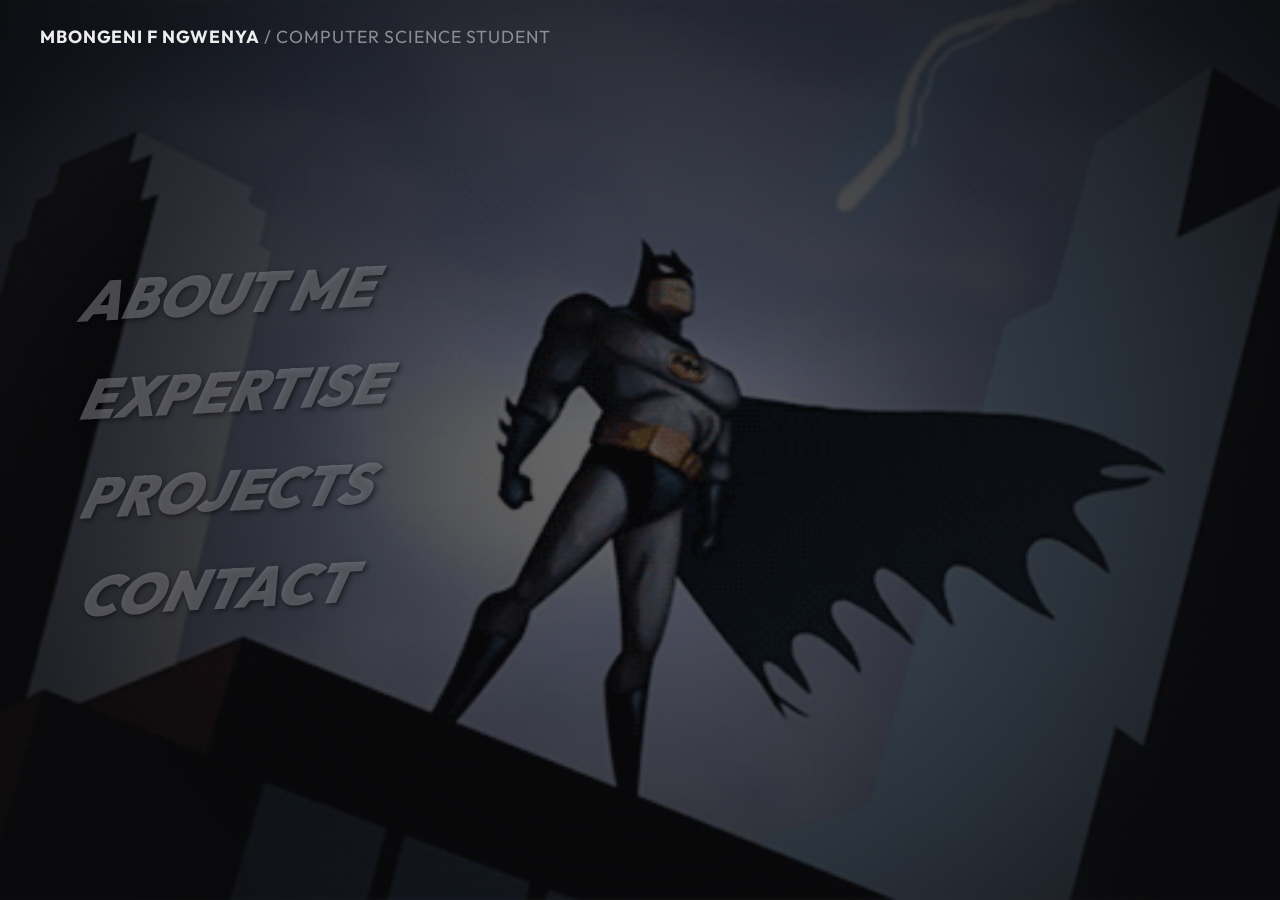
==== index.html @ 9fa17a25 "initial commit" ====
<!DOCTYPE html>
<html lang="en">

<head>
    <meta charset="UTF-8">
    <meta name="viewport" content="width=device-width, initial-scale=1.0">
    <meta name="description" content="Personal Portfolio">
    <title>Mbongeni Franklyn Ngwenya</title>
    <link rel="preconnect" href="https://fonts.googleapis.com">
    <link rel="preconnect" href="https://fonts.gstatic.com" crossorigin>
    <link
        href="https://fonts.googleapis.com/css2?family=Inter:wght@300;400;600;800&family=Outfit:wght@400;700&display=swap"
        rel="stylesheet">
    <link rel="stylesheet" href="styles.css">
</head>

<body>
    <div class="bg-container">
        <div class="bg-overlay"></div>
    </div>

    <nav id="navbar">
        <div class="nav-content">
            <div class="logo">
                <!--<svg width="40" height="24" viewBox="0 0 100 60" fill="none" xmlns="http://www.w3.org/2000/svg">
                    <path
                        d="M50 60L46 45L20 40L10 30L0 20L0 4C0 4 10 10 20 12L28 0L38 12L45 10L50 20L55 10L62 12L72 0L80 12C90 10 100 4 100 4L100 20L90 30L80 40L54 45L50 60Z"
                        fill="var(--accent-crimson)" opacity="0.8" />
                    <path
                        d="M50 56L47 43L24 38L14 30L5 22L5 8C10 12 18 14 24 15L30 5L38 14L44 13L50 21L56 13L62 14L70 5L76 15C82 14 90 12 95 8L95 22L86 30L76 38L53 43L50 56Z"
                        fill="var(--bg-card-glass)" />
                </svg> -->
                <span> MBONGENI F NGWENYA <span class="subtitle">/ COMPUTER SCIENCE STUDENT</span></span>
            </div>
            <ul class="nav-links">
                <li><a href="about.html" id="about-btn" class="nav-link">ABOUT ME</a></li>
                <li><a href="#expertise" class="nav-link">EXPERTISE</a></li>
                <li><a href="#projects" class="nav-link">PROJECTS</a></li>
                <li><a href="contact.html" class="nav-link">CONTACT</a></li>
            </ul>
        </div>
    </nav>

    <!--<main>
        <section id="hero" class="hero fade-in">
            <div class="hero-content">
            </div>
            <div class="hero-visual">
                <div class="glass-panel floating">
                    <div class="code-snippet">
                        <span class="code-keyword">const</span> system = <span class="code-keyword">new</span>
                        SecureArchitecture();
                        <br>system.<span class="code-func">initialize</span>({
                        <br>&nbsp;&nbsp;protocol: <span class="code-string">'omega-routing'</span>,
                        <br>&nbsp;&nbsp;encryption: <span class="code-string">'aes-256-gcm'</span>
                        <br>});
                        <br><span class="code-comment">// Connecting to the shadow grid</span>
                        <br>await system.<span class="code-func">deploy</span>();
                    </div>
                </div>
            </div>
        </section>




    </main> -->



    <script src="script.js"></script>
</body>

</html>
---- styles.css ----
:root {
    --bg-dark: #0a0a0c;
    --bg-card-glass: rgba(20, 20, 25, 0.6);
    --border-glass: rgba(255, 255, 255, 0.08);
    --text-primary: #ededed;
    --text-secondary: #8c8c94;
    --accent-crimson: #c62828;
    --accent-crimson-hover: #e53935;
    --accent-gold: #d4af37;
    --accent-gold-hover: #f1c43f;
    --font-heading: 'Outfit', sans-serif;
    --font-body: 'Inter', sans-serif;
    --transition-smooth: all 0.4s cubic-bezier(0.25, 0.8, 0.25, 1);
}

* {
    margin: 0;
    padding: 0;
    box-sizing: border-box;
}

html {
    scroll-behavior: smooth;
    overflow-x: hidden;
}

body {
    font-family: var(--font-body);
    color: var(--text-primary);
    background-color: var(--bg-dark);
    line-height: 1.5;
    overflow-x: hidden;
    cursor: url('assets/batman-cursor.png') 24 12, auto;
}

a, button, .btn, .nav-link, .nav-link::before, .nav-link::after {
    cursor: url('assets/batman-cursor.png') 24 12, pointer !important;
}

/* Background GIF handled here */
.bg-container {
    position: fixed;
    top: 0;
    left: 0;
    width: 100vw;
    height: 100vh;
    z-index: -2;
    background-image: url('assets/batman-bg.gif');
    background-size: cover;
    background-position: center;
    background-repeat: no-repeat;
}

.bg-overlay {
    position: absolute;
    top: 0;
    left: 0;
    width: 100%;
    height: 100%;
    background: radial-gradient(circle at center, rgba(10,10,12,0.6) 0%, rgba(10,10,12,0.95) 100%);
    z-index: -1;
}

/* Transition Overlay */
.transition-overlay {
    position: fixed;
    top: 0; left: 0; width: 100vw; height: 100vh;
    background: #000;
    z-index: 9999;
    display: flex;
    justify-content: center;
    align-items: center;
    opacity: 0;
    visibility: hidden;
    transition: opacity 0.4s ease-out, visibility 0.4s ease-out;
    pointer-events: none;
}
.transition-overlay.active {
    opacity: 1;
    visibility: visible;
    pointer-events: auto;
}
.transition-img {
    width: 100vw;
    height: 100vh;
    object-fit: cover;
    opacity: 0.9;
    transition: opacity 0.5s ease-out;
}

/* Typography */
h1, h2, h3, h4 {
    font-family: var(--font-heading);
    letter-spacing: -0.02em;
}

a {
    text-decoration: none;
    color: inherit;
}

/* Navigation */
#navbar {
    position: fixed;
    top: 0;
    width: 100%;
    padding: 1.5rem 2rem;
    z-index: 100;
    transition: var(--transition-smooth);
    background: transparent;
}

#navbar.scrolled {
    background: rgba(10, 10, 12, 0.85);
    backdrop-filter: blur(12px);
    -webkit-backdrop-filter: blur(12px);
    border-bottom: 1px solid var(--border-glass);
    padding: 1rem 2rem;
}

.nav-content {
    max-width: 1200px;
    margin: 0 auto;
    display: flex;
    justify-content: space-between;
    align-items: center;
}

.logo {
    display: flex;
    align-items: center;
    gap: 1rem;
    font-family: var(--font-heading);
    font-weight: 700;
    font-size: 1.1rem;
    letter-spacing: 0.05em;
}

.logo .subtitle {
    color: var(--text-secondary);
    font-weight: 400;
}

.nav-links {
    list-style: none;
    display: flex;
    flex-direction: column;
    position: fixed;
    left: 4rem;
    top: 50%;
    transform: translateY(-50%);
    gap: 0.5rem;
    z-index: 200;
}

.nav-link {
    display: inline-block;
    font-size: 3.5rem;
    font-family: var(--font-heading);
    font-weight: 900;
    font-style: italic;
    color: rgba(140, 140, 148, 0.5); /* Dimmer blue/gray */
    text-transform: uppercase;
    position: relative;
    padding: 0.2rem 1rem;
    transform: rotate(-3deg) skewX(-15deg);
    transform-origin: left center;
    isolation: isolate;
    text-shadow: 2px 2px 5px rgba(0,0,0,0.5);
    transition: transform 0.3s cubic-bezier(0.175, 0.885, 0.32, 1.275), color 0.2s;
}

.nav-link::before,
.nav-link::after {
    content: '';
    position: absolute;
    left: -15px;
    height: 100%;
    z-index: -1;
    transition: all 0.3s cubic-bezier(0.175, 0.885, 0.32, 1.275);
    width: 0;
    opacity: 0;
}

/* White blade background */
.nav-link::before {
    top: 0;
    background: #ffffff;
    clip-path: polygon(0 0, 100% -10%, 95% 100%, 0% 100%);
    z-index: -1;
}

/* Red shadow blade */
.nav-link::after {
    top: 8px;
    left: -20px;
    background: var(--accent-crimson);
    clip-path: polygon(0 0, 100% 5%, 90% 100%, 0% 100%);
    z-index: -2;
}

.nav-link:hover, .nav-link.active {
    color: var(--accent-crimson);
    transform: rotate(-5deg) skewX(-15deg) scale(1.1) translateX(15px);
    text-shadow: none;
}

.nav-link:hover::before, .nav-link.active::before {
    width: calc(100% + 40px);
    opacity: 1;
}

.nav-link:hover::after, .nav-link.active::after {
    width: calc(100% + 50px);
    opacity: 1;
}

/* Buttons */
.btn {
    display: inline-block;
    padding: 0.8rem 2rem;
    font-size: 0.9rem;
    font-weight: 600;
    letter-spacing: 0.05em;
    border-radius: 4px;
    transition: var(--transition-smooth);
    cursor: pointer;
}

.btn-primary {
    background: linear-gradient(135deg, #d4af37, #b28a20);
    color: #000;
    box-shadow: 0 4px 20px rgba(212, 175, 55, 0.2);
    border: 1px solid transparent;
}

.btn-primary:hover {
    box-shadow: 0 6px 25px rgba(212, 175, 55, 0.4);
    transform: translateY(-2px);
}

.btn-secondary {
    background: transparent;
    color: var(--text-primary);
    border: 1px solid var(--border-glass);
}

.btn-secondary:hover {
    border-color: var(--accent-crimson);
    color: var(--accent-crimson);
}

.btn-outline {
    background: transparent;
    color: var(--accent-gold);
    border: 1px solid var(--accent-gold);
}

.btn-outline:hover {
    background: rgba(212, 175, 55, 0.1);
}

/* Common Section Styles */
main {
    padding-left: 20rem; /* Shift content to make room for side nav */
}

.section-padding {
    padding: 8rem 2rem;
    max-width: 1200px;
    margin: 0 auto;
}

.section-header {
    margin-bottom: 4rem;
    text-align: center;
}

.section-header h2 {
    font-size: 2rem;
    margin-bottom: 1rem;
    letter-spacing: 0.1em;
}

.bat-divider {
    display: flex;
    justify-content: center;
    opacity: 0.6;
}

/* Hero Section */
.hero {
    min-height: 100vh;
    display: flex;
    align-items: center;
    max-width: 1200px;
    margin: 0 auto;
    padding: 0 2rem;
    padding-top: 6rem;
    gap: 4rem;
}

.hero-content {
    flex: 1;
}

.hero-title {
    font-size: 4rem;
    line-height: 1.1;
    margin-bottom: 1.5rem;
}

.hero-highlight {
    color: var(--accent-gold);
    text-shadow: 0 0 20px rgba(212, 175, 55, 0.3);
}

.hero-desc {
    font-size: 1.2rem;
    color: var(--text-secondary);
    margin-bottom: 3rem;
    max-width: 500px;
}

.hero-actions {
    display: flex;
    gap: 1.5rem;
}

/* Glass Panel / Code Snippet */
.hero-visual {
    flex: 1;
    display: flex;
    justify-content: center;
}

.glass-panel {
    background: var(--bg-card-glass);
    backdrop-filter: blur(16px);
    -webkit-backdrop-filter: blur(16px);
    border: 1px solid var(--border-glass);
    border-radius: 12px;
    padding: 2rem;
    box-shadow: 0 25px 50px rgba(0,0,0,0.5);
    position: relative;
    overflow: hidden;
}

.glass-panel::before {
    content: '';
    position: absolute;
    top: 0; left: 0; right: 0;
    height: 1px;
    background: linear-gradient(90deg, transparent, rgba(255,255,255,0.2), transparent);
}

.floating {
    animation: floating 6s ease-in-out infinite;
}

@keyframes floating {
    0% { transform: translateY(0px); }
    50% { transform: translateY(-15px); }
    100% { transform: translateY(0px); }
}

.code-snippet {
    font-family: 'Courier New', Courier, monospace;
    font-size: 0.9rem;
    color: #a0a0b0;
    line-height: 1.6;
}

.code-keyword { color: #c678dd; }
.code-func { color: #61afef; }
.code-string { color: #98c379; }
.code-comment { color: #5c6370; font-style: italic; }

/* Expertise Grid */
.grid-container {
    display: grid;
    grid-template-columns: repeat(auto-fit, minmax(250px, 1fr));
    gap: 1.5rem;
}

.tech-card {
    background: var(--bg-card-glass);
    border: 1px solid var(--border-glass);
    padding: 3rem 2rem;
    border-radius: 8px;
    text-align: center;
    position: relative;
    overflow: hidden;
    transition: var(--transition-smooth);
    backdrop-filter: blur(10px);
}

.tech-card:hover {
    border-color: rgba(255,255,255,0.2);
    transform: translateY(-5px);
}

.card-glow {
    position: absolute;
    top: 50%;
    left: 50%;
    transform: translate(-50%, -50%);
    width: 0;
    height: 0;
    background: radial-gradient(circle, rgba(212, 175, 55, 0.1) 0%, transparent 70%);
    transition: width 0.4s, height 0.4s;
    z-index: -1;
    border-radius: 50%;
}

.tech-card:hover .card-glow {
    width: 200px;
    height: 200px;
}

/* Projects */
.project-carousel {
    display: grid;
    grid-template-columns: repeat(3, 1fr);
    gap: 2rem;
}

.project-card {
    background: var(--bg-card-glass);
    border: 1px solid var(--border-glass);
    border-radius: 12px;
    overflow: hidden;
    transition: var(--transition-smooth);
    backdrop-filter: blur(10px);
}

.project-card:hover {
    transform: translateY(-8px);
    box-shadow: 0 15px 30px rgba(0,0,0,0.6);
    border-color: rgba(255,255,255,0.15);
}

.project-img {
    height: 200px;
    background: #111;
    position: relative;
    background-size: cover;
    background-position: center;
}

.project-img::after {
    content: '';
    position: absolute;
    top: 0; left: 0; width: 100%; height: 100%;
    background: linear-gradient(to top, var(--bg-card-glass), transparent);
}

.project-info {
    padding: 1.5rem;
}

.project-info h3 {
    font-size: 1.25rem;
    margin-bottom: 0.5rem;
}

.project-info p {
    font-size: 0.9rem;
    color: var(--text-secondary);
    margin-bottom: 1.5rem;
}

.project-link {
    font-size: 0.85rem;
    font-weight: 600;
    color: var(--accent-crimson);
    letter-spacing: 0.05em;
    transition: 0.2s;
}

.project-link:hover {
    color: var(--text-primary);
}

/* Footer */
.footer {
    border-top: 1px solid var(--border-glass);
    padding: 4rem 2rem;
    text-align: center;
    background: rgba(0,0,0,0.4);
    backdrop-filter: blur(10px);
}

.footer-content p {
    margin-bottom: 2rem;
    font-size: 1.2rem;
}

.social-links {
    margin: 3rem 0 2rem;
    display: flex;
    justify-content: center;
    gap: 2rem;
}

.social-links a {
    color: var(--text-secondary);
    width: 24px;
    height: 24px;
    transition: 0.2s;
}

.social-links a:hover {
    color: var(--accent-gold);
    transform: scale(1.1);
}

.copyright {
    font-size: 0.85rem;
    color: #444;
}

/* Entrance Animations */
.fade-in {
    opacity: 0;
    transform: translateY(30px);
    transition: opacity 0.8s ease-out, transform 0.8s ease-out;
}

.fade-in.visible {
    opacity: 1;
    transform: translateY(0);
}

@media (max-width: 1100px) {
    main {
        padding-left: 0;
    }
    
    .hero {
        flex-direction: column;
        text-align: center;
        padding-top: 8rem;
    }
    
    .hero-title {
        font-size: 3rem;
    }
    
    .hero-actions {
        justify-content: center;
    }
    
    .nav-links {
        display: none; /* simple mobile behavior */
    }
    
    .project-carousel {
        grid-template-columns: 1fr;
    }
}
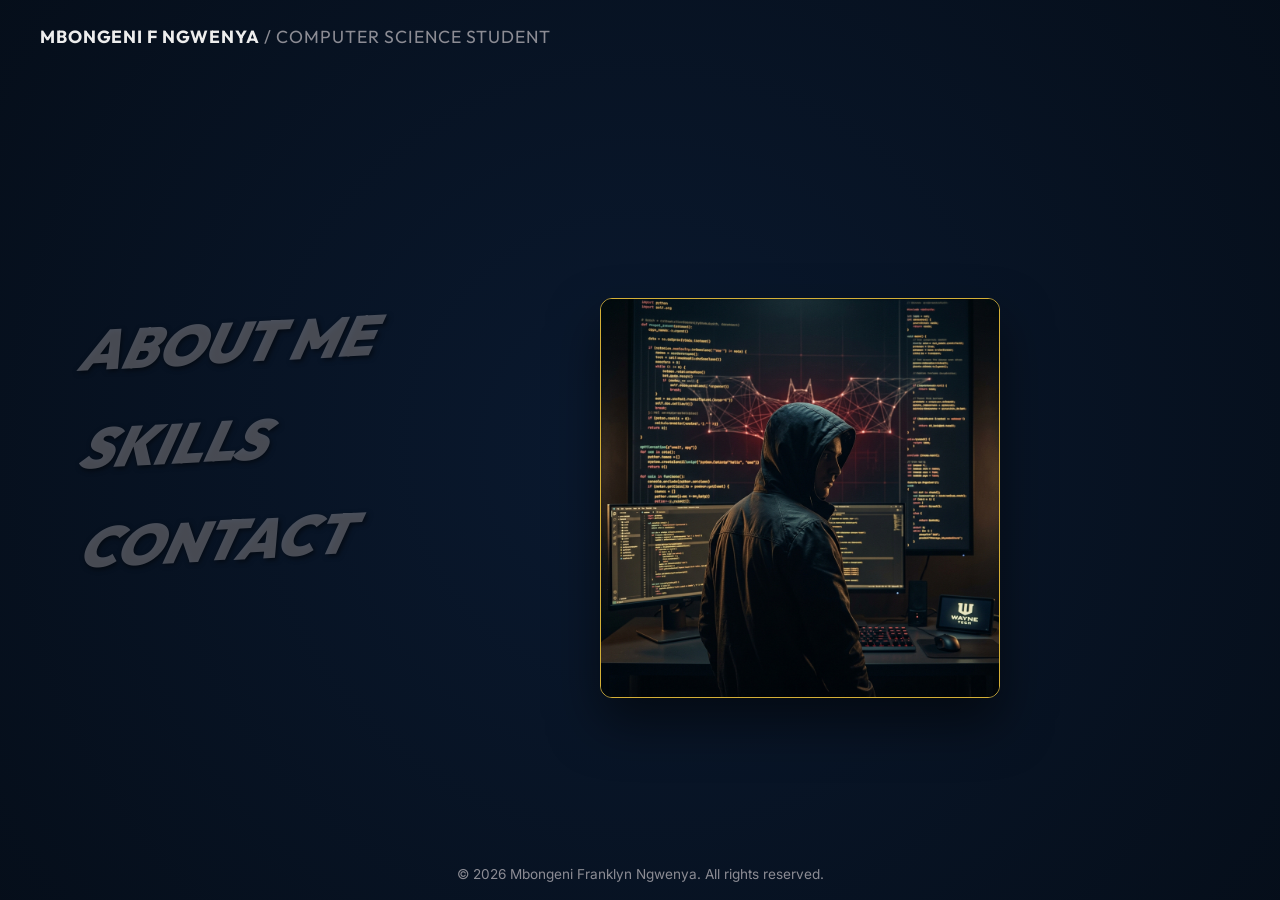
==== commit e519b8a5: "remove the batman theme website now has plain colors" ====
--- a/index.html
+++ b/index.html
@@ -32,39 +32,34 @@
                 </svg> -->
                 <span> MBONGENI F NGWENYA <span class="subtitle">/ COMPUTER SCIENCE STUDENT</span></span>
             </div>
+            <div class="menu-toggle" id="mobile-menu">
+                <span class="bar"></span>
+                <span class="bar"></span>
+                <span class="bar"></span>
+            </div>
             <ul class="nav-links">
                 <li><a href="about.html" id="about-btn" class="nav-link">ABOUT ME</a></li>
-                <li><a href="#expertise" class="nav-link">EXPERTISE</a></li>
-                <li><a href="#projects" class="nav-link">PROJECTS</a></li>
+                <li><a href="skills.html" class="nav-link">SKILLS</a></li>
                 <li><a href="contact.html" class="nav-link">CONTACT</a></li>
             </ul>
         </div>
     </nav>
 
-    <!--<main>
-        <section id="hero" class="hero fade-in">
-            <div class="hero-content">
-            </div>
+    <main>
+        <section id="hero" class="hero fade-in visible">
+
             <div class="hero-visual">
-                <div class="glass-panel floating">
-                    <div class="code-snippet">
-                        <span class="code-keyword">const</span> system = <span class="code-keyword">new</span>
-                        SecureArchitecture();
-                        <br>system.<span class="code-func">initialize</span>({
-                        <br>&nbsp;&nbsp;protocol: <span class="code-string">'omega-routing'</span>,
-                        <br>&nbsp;&nbsp;encryption: <span class="code-string">'aes-256-gcm'</span>
-                        <br>});
-                        <br><span class="code-comment">// Connecting to the shadow grid</span>
-                        <br>await system.<span class="code-func">deploy</span>();
-                    </div>
-                </div>
+                <img src="assets/self_portrait.png" alt="Self Portrait" class="floating"
+                    style="border-radius: 12px; width: 100%; max-width: 400px; object-fit: cover; border: 1px solid var(--accent-gold); box-shadow: 0 25px 50px rgba(0,0,0,0.5);">
             </div>
         </section>
 
 
+    </main>
 
-
-    </main> -->
+    <footer style="position: fixed; bottom: 0; left: 0; width: 100%; text-align: center; padding: 1rem; color: var(--text-secondary); font-size: 0.85rem; z-index: 50; background: transparent;">
+        &copy; 2026 Mbongeni Franklyn Ngwenya. All rights reserved.
+    </footer>
 
 
 
--- a/styles.css
+++ b/styles.css
@@ -1,6 +1,6 @@
 :root {
-    --bg-dark: #0a0a0c;
-    --bg-card-glass: rgba(20, 20, 25, 0.6);
+    --bg-dark: #0a192f;
+    --bg-card-glass: rgba(10, 25, 47, 0.6);
     --border-glass: rgba(255, 255, 255, 0.08);
     --text-primary: #ededed;
     --text-secondary: #8c8c94;
@@ -30,14 +30,13 @@
     background-color: var(--bg-dark);
     line-height: 1.5;
     overflow-x: hidden;
-    cursor: url('assets/batman-cursor.png') 24 12, auto;
 }
 
 a, button, .btn, .nav-link, .nav-link::before, .nav-link::after {
-    cursor: url('assets/batman-cursor.png') 24 12, pointer !important;
-}
-
-/* Background GIF handled here */
+    cursor: pointer !important;
+}
+
+/* Background handle */
 .bg-container {
     position: fixed;
     top: 0;
@@ -45,10 +44,7 @@
     width: 100vw;
     height: 100vh;
     z-index: -2;
-    background-image: url('assets/batman-bg.gif');
-    background-size: cover;
-    background-position: center;
-    background-repeat: no-repeat;
+    background-color: var(--bg-dark);
 }
 
 .bg-overlay {
@@ -57,7 +53,7 @@
     left: 0;
     width: 100%;
     height: 100%;
-    background: radial-gradient(circle at center, rgba(10,10,12,0.6) 0%, rgba(10,10,12,0.95) 100%);
+    background: radial-gradient(circle at center, rgba(10,25,47,0.3) 0%, rgba(5,13,24,0.9) 100%);
     z-index: -1;
 }
 
@@ -111,11 +107,19 @@
 }
 
 #navbar.scrolled {
-    background: rgba(10, 10, 12, 0.85);
+    background: transparent;
+    border-bottom: 1px solid var(--border-glass);
+    padding: 1rem 2rem;
+}
+
+#navbar.scrolled::before {
+    content: '';
+    position: absolute;
+    top: 0; left: 0; width: 100%; height: 100%;
+    background: rgba(10, 25, 47, 0.85);
     backdrop-filter: blur(12px);
     -webkit-backdrop-filter: blur(12px);
-    border-bottom: 1px solid var(--border-glass);
-    padding: 1rem 2rem;
+    z-index: -1;
 }
 
 .nav-content {
@@ -532,6 +536,24 @@
     transform: translateY(0);
 }
 
+/* Menu Toggle (Mobile) */
+.menu-toggle {
+    display: none;
+    flex-direction: column;
+    cursor: pointer;
+    gap: 6px;
+    z-index: 300;
+    margin-left: auto;
+}
+
+.menu-toggle .bar {
+    width: 30px;
+    height: 3px;
+    background-color: var(--accent-gold);
+    transition: var(--transition-smooth);
+    border-radius: 2px;
+}
+
 @media (max-width: 1100px) {
     main {
         padding-left: 0;
@@ -551,8 +573,55 @@
         justify-content: center;
     }
     
+    .menu-toggle {
+        display: flex;
+    }
+    
     .nav-links {
-        display: none; /* simple mobile behavior */
+        position: fixed;
+        left: 0;
+        top: 0;
+        width: 100vw;
+        height: 100vh;
+        background: rgba(10, 10, 12, 0.95);
+        backdrop-filter: blur(15px);
+        -webkit-backdrop-filter: blur(15px);
+        flex-direction: column;
+        justify-content: center;
+        align-items: center;
+        gap: 2rem;
+        transform: translateY(-100%);
+        transition: transform 0.4s cubic-bezier(0.25, 0.8, 0.25, 1);
+        z-index: 150;
+    }
+    
+    .nav-links.active {
+        transform: translateY(0);
+    }
+    
+    .nav-link {
+        font-size: 2.2rem;
+        transform: none; /* remove slant on mobile */
+        padding: 0.5rem 1rem;
+    }
+
+    .nav-link::before,
+    .nav-link::after {
+        display: none; /* remove blade effect on mobile as it overflows heavily */
+    }
+
+    .menu-toggle.active .bar:nth-child(1) {
+        transform: translateY(9px) rotate(45deg);
+        background-color: var(--accent-crimson);
+    }
+    
+    .menu-toggle.active .bar:nth-child(2) {
+        opacity: 0;
+    }
+    
+    .menu-toggle.active .bar:nth-child(3) {
+        transform: translateY(-9px) rotate(-45deg);
+        background-color: var(--accent-crimson);
     }
     
     .project-carousel {
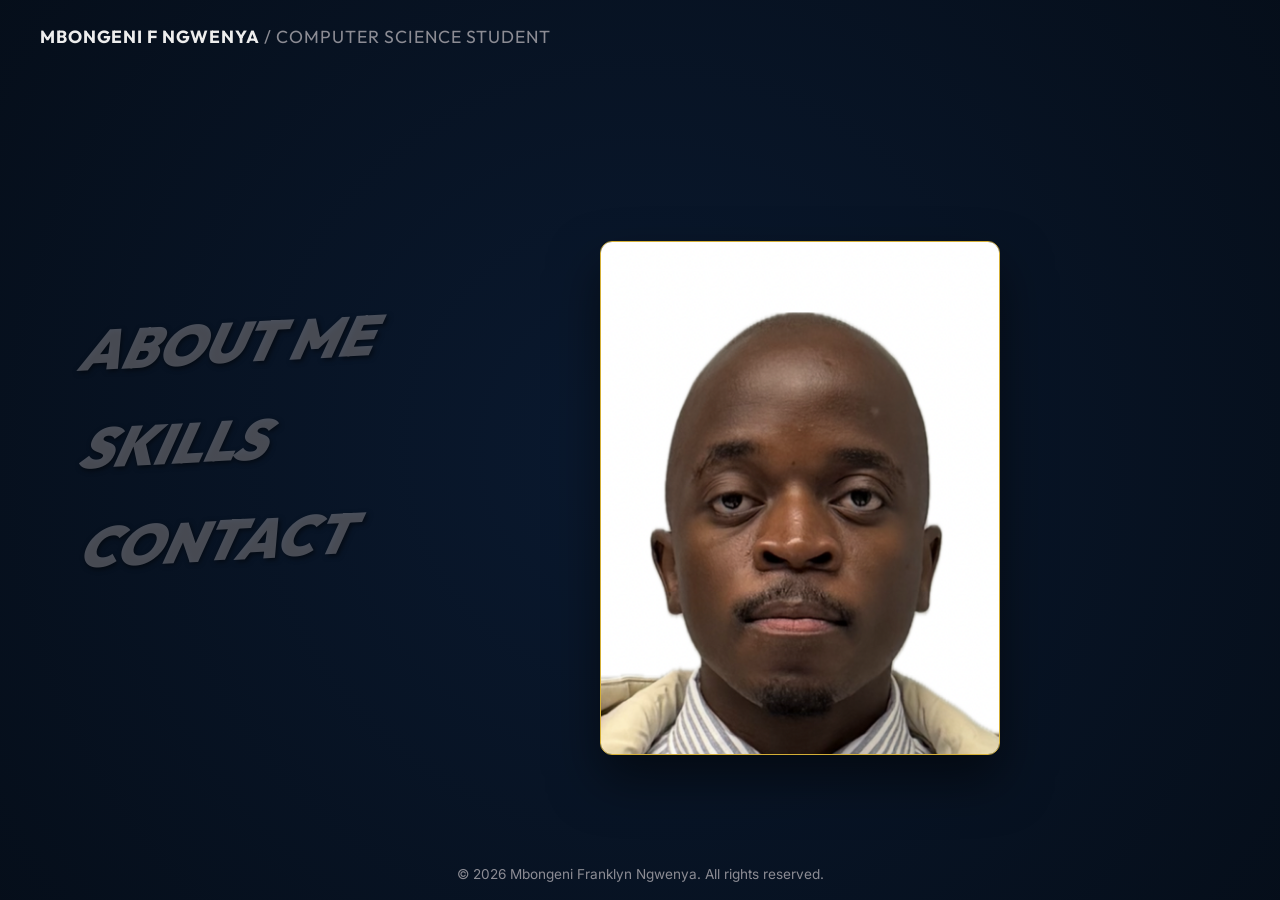
==== commit 45ebc082: "changes to the self potrait dimensions on  mobile view" ====
--- a/index.html
+++ b/index.html
@@ -49,7 +49,7 @@
         <section id="hero" class="hero fade-in visible">
 
             <div class="hero-visual">
-                <img src="assets/self_portrait.png" alt="Self Portrait" class="floating"
+                <img src="assets/linkme.png" alt="Self Portrait" class="floating"
                     style="border-radius: 12px; width: 100%; max-width: 400px; object-fit: cover; border: 1px solid var(--accent-gold); box-shadow: 0 25px 50px rgba(0,0,0,0.5);">
             </div>
         </section>
@@ -57,7 +57,8 @@
 
     </main>
 
-    <footer style="position: fixed; bottom: 0; left: 0; width: 100%; text-align: center; padding: 1rem; color: var(--text-secondary); font-size: 0.85rem; z-index: 50; background: transparent;">
+    <footer
+        style="position: fixed; bottom: 0; left: 0; width: 100%; text-align: center; padding: 1rem; color: var(--text-secondary); font-size: 0.85rem; z-index: 50; background: transparent;">
         &copy; 2026 Mbongeni Franklyn Ngwenya. All rights reserved.
     </footer>
 
--- a/styles.css
+++ b/styles.css
@@ -628,3 +628,30 @@
         grid-template-columns: 1fr;
     }
 }
+
+/* Specific Mobile Fixes */
+@media (max-width: 768px) {
+    .logo span {
+        font-size: 0.8rem;
+        display: flex;
+        flex-direction: column;
+    }
+    .tech-card {
+        padding: 1.5rem 1rem;
+    }
+    .section-header h2 {
+        font-size: 2.2rem;
+    }
+    .nav-link {
+        font-size: 1.8rem;
+    }
+    .grid-container {
+        grid-template-columns: 1fr !important; /* Force a structured single column view strictly on very small phones */
+    }
+    .hero-visual img {
+        width: 80% !important;
+        max-width: 300px !important;
+        margin: 0 auto;
+        display: block;
+    }
+}
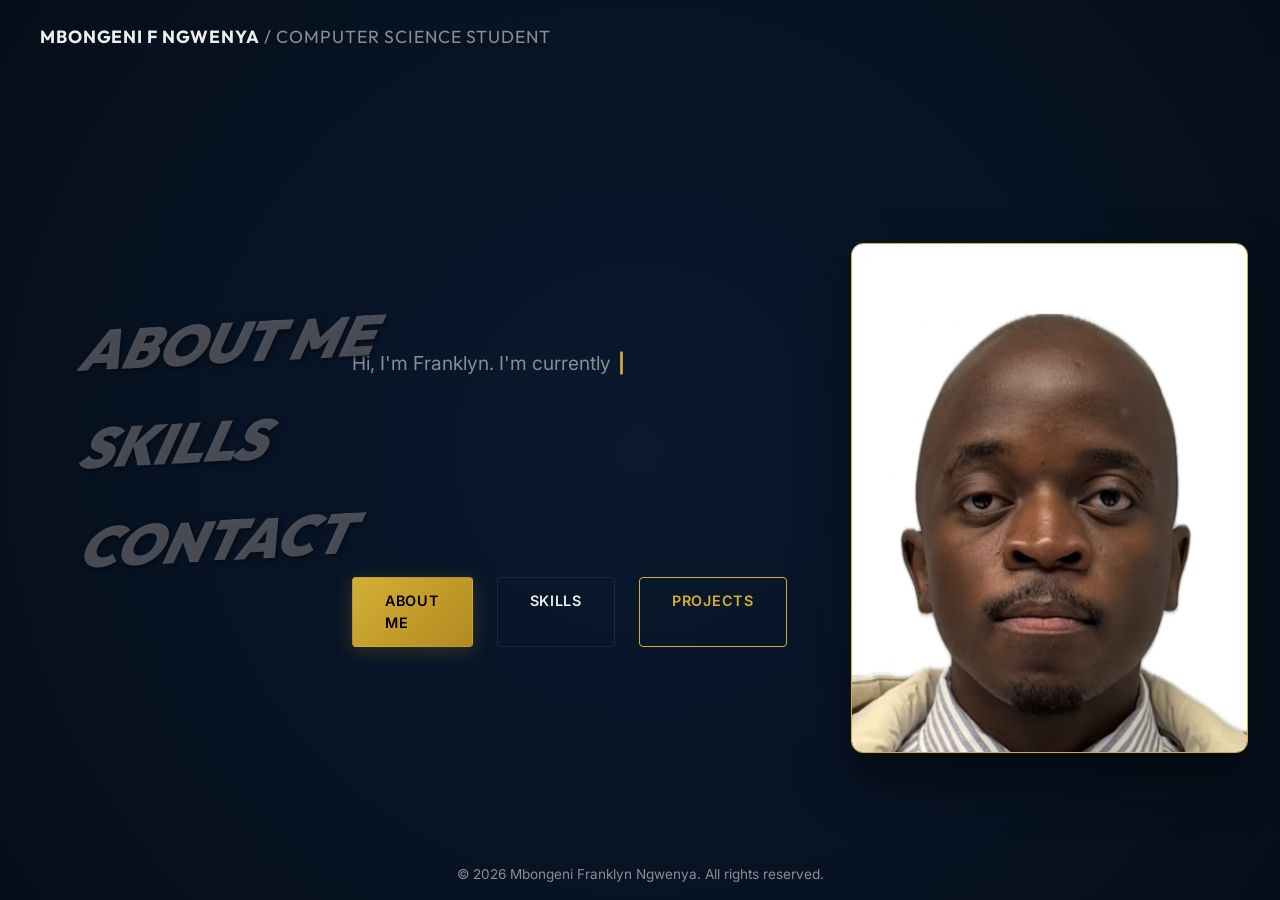
==== commit 42358419: "added bio to the home page and resized self potrait" ====
--- a/index.html
+++ b/index.html
@@ -12,6 +12,16 @@
         href="https://fonts.googleapis.com/css2?family=Inter:wght@300;400;600;800&family=Outfit:wght@400;700&display=swap"
         rel="stylesheet">
     <link rel="stylesheet" href="styles.css">
+    <style>
+        @media (max-width: 1100px) {
+            .hero-visual img {
+                width: 180px !important;
+                height: 180px !important;
+                aspect-ratio: 1 / 1 !important;
+                object-fit: cover !important;
+            }
+        }
+    </style>
 </head>
 
 <body>
@@ -48,6 +58,14 @@
     <main>
         <section id="hero" class="hero fade-in visible">
 
+            <div class="hero-content">
+                <p class="hero-desc" id="typing-text" style="min-height: 180px;"></p>
+                <div class="hero-actions">
+                    <a href="about.html" class="btn btn-primary">ABOUT ME</a>
+                    <a href="skills.html" class="btn btn-secondary">SKILLS</a>
+                    <a href="https://github.com/franklynmbongeni" class="btn btn-outline" target="_blank">PROJECTS</a>
+                </div>
+            </div>
             <div class="hero-visual">
                 <img src="assets/linkme.png" alt="Self Portrait" class="floating"
                     style="border-radius: 12px; width: 100%; max-width: 400px; object-fit: cover; border: 1px solid var(--accent-gold); box-shadow: 0 25px 50px rgba(0,0,0,0.5);">
--- a/styles.css
+++ b/styles.css
@@ -326,6 +326,19 @@
     max-width: 500px;
 }
 
+#typing-text::after {
+    content: '|';
+    animation: cursorBlink 0.75s step-end infinite;
+    color: var(--accent-gold);
+    font-weight: bold;
+    margin-left: 2px;
+}
+
+@keyframes cursorBlink {
+    from, to { color: transparent }
+    50% { color: var(--accent-gold); }
+}
+
 .hero-actions {
     display: flex;
     gap: 1.5rem;
@@ -563,6 +576,15 @@
         flex-direction: column;
         text-align: center;
         padding-top: 8rem;
+    }
+    
+    .hero-visual img {
+        width: 180px !important;
+        height: 180px !important;
+        aspect-ratio: 1 / 1 !important;
+        object-fit: cover !important;
+        margin: 0 auto;
+        display: block;
     }
     
     .hero-title {
@@ -648,10 +670,5 @@
     .grid-container {
         grid-template-columns: 1fr !important; /* Force a structured single column view strictly on very small phones */
     }
-    .hero-visual img {
-        width: 80% !important;
-        max-width: 300px !important;
-        margin: 0 auto;
-        display: block;
-    }
-}
+
+}
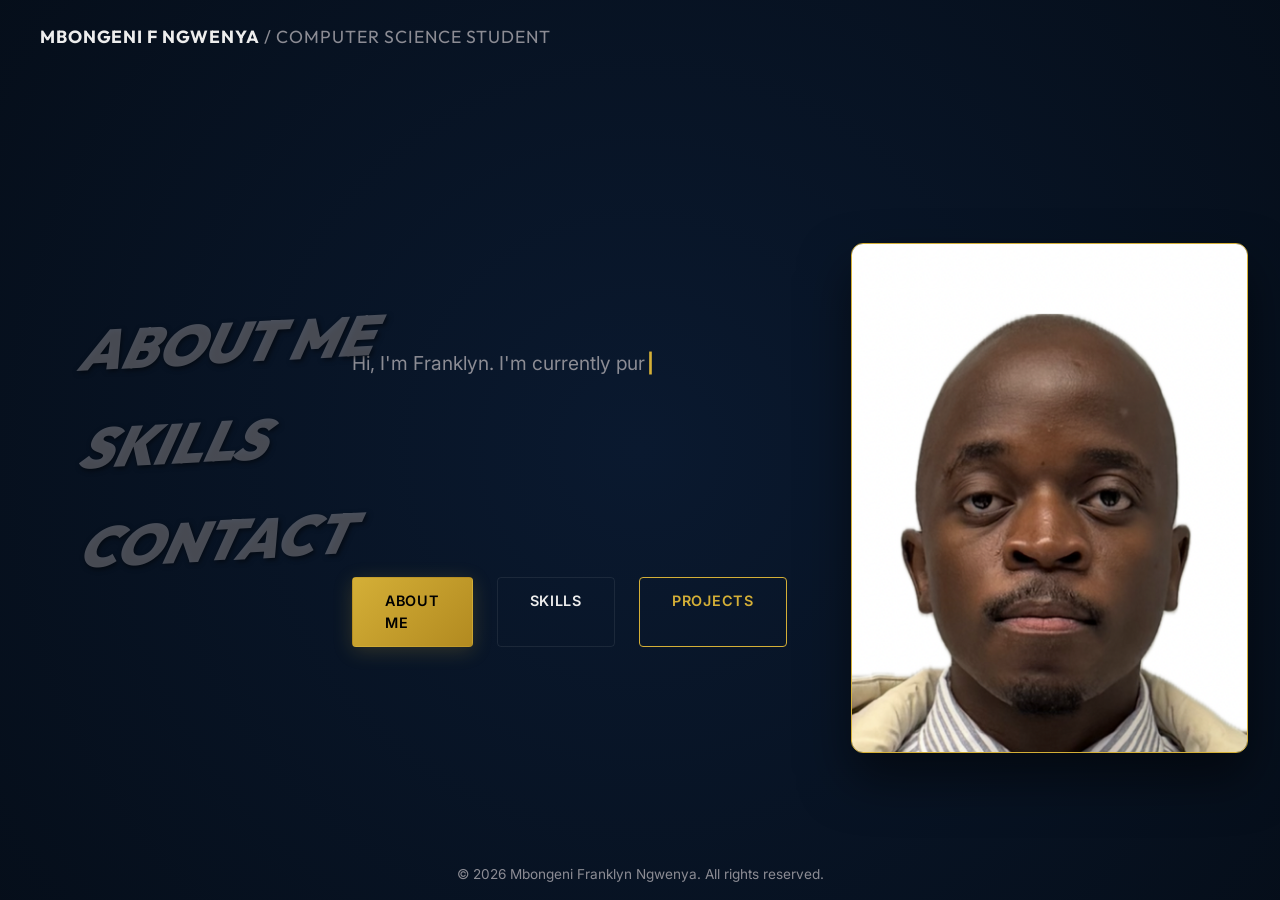
==== commit 6bd820e9: "updated the headers" ====
--- a/index.html
+++ b/index.html
@@ -5,7 +5,7 @@
     <meta charset="UTF-8">
     <meta name="viewport" content="width=device-width, initial-scale=1.0">
     <meta name="description" content="Personal Portfolio">
-    <title>Mbongeni Franklyn Ngwenya</title>
+    <title>Franklyn</title>
     <link rel="preconnect" href="https://fonts.googleapis.com">
     <link rel="preconnect" href="https://fonts.gstatic.com" crossorigin>
     <link
--- a/styles.css
+++ b/styles.css
@@ -573,7 +573,7 @@
     }
     
     .hero {
-        flex-direction: column;
+        flex-direction: column-reverse;
         text-align: center;
         padding-top: 8rem;
     }
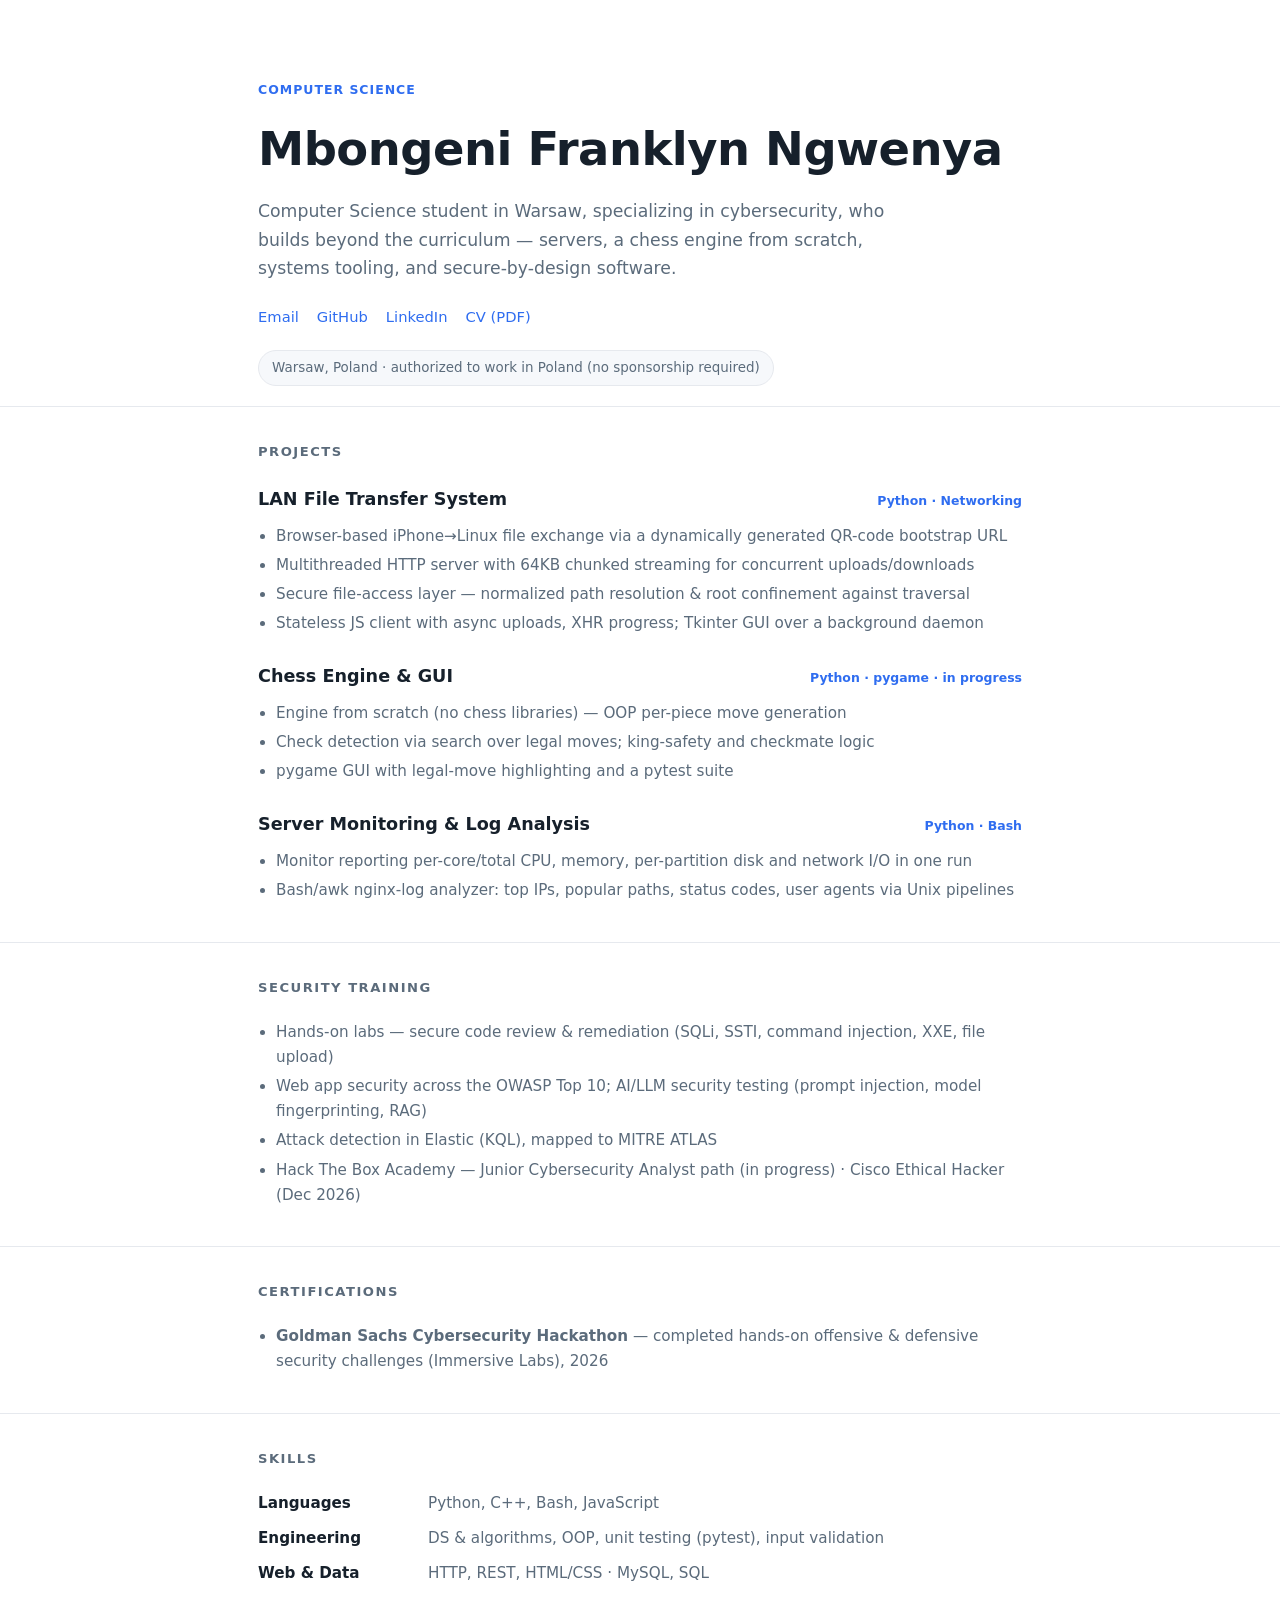
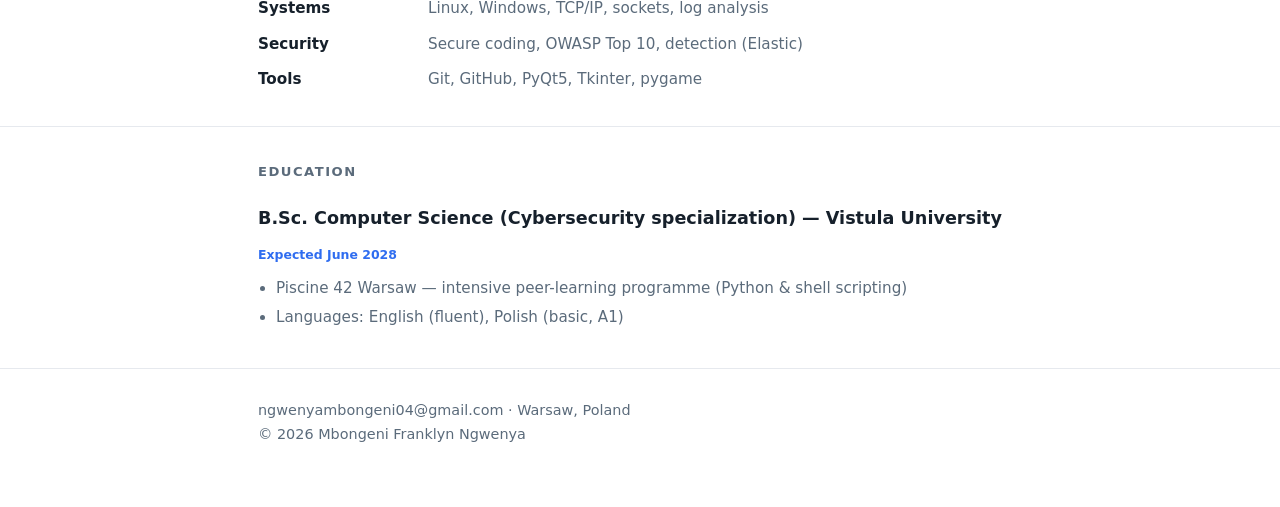
==== commit f15fefc9: "the updated layout" ====
--- a/index.html
+++ b/index.html
@@ -1,88 +1,156 @@
 <!DOCTYPE html>
 <html lang="en">
+<head>
+<meta charset="UTF-8" />
+<meta name="viewport" content="width=device-width, initial-scale=1.0" />
+<title>Mbongeni Ngwenya</title>
+<style>
+  :root{--ink:#16202b;--muted:#5b6b7b;--line:#e6e9ee;--accent:#2f6df0;--bg:#ffffff;--soft:#f6f8fb}
+  *{box-sizing:border-box;margin:0;padding:0}
+  html{scroll-behavior:smooth}
+  body{font-family:"Inter",ui-sans-serif,system-ui,-apple-system,"Segoe UI",Roboto,Arial,sans-serif;
+    color:var(--ink);background:var(--bg);line-height:1.65;-webkit-font-smoothing:antialiased}
+  a{color:inherit;text-decoration:none}
+  .wrap{max-width:820px;margin:0 auto;padding:0 28px}
 
-<head>
-    <meta charset="UTF-8">
-    <meta name="viewport" content="width=device-width, initial-scale=1.0">
-    <meta name="description" content="Personal Portfolio">
-    <title>Franklyn</title>
-    <link rel="preconnect" href="https://fonts.googleapis.com">
-    <link rel="preconnect" href="https://fonts.gstatic.com" crossorigin>
-    <link
-        href="https://fonts.googleapis.com/css2?family=Inter:wght@300;400;600;800&family=Outfit:wght@400;700&display=swap"
-        rel="stylesheet">
-    <link rel="stylesheet" href="styles.css">
-    <style>
-        @media (max-width: 1100px) {
-            .hero-visual img {
-                width: 180px !important;
-                height: 180px !important;
-                aspect-ratio: 1 / 1 !important;
-                object-fit: cover !important;
-            }
-        }
-    </style>
+  header{padding:80px 0 20px}
+  .kicker{color:var(--accent);font-weight:600;letter-spacing:1px;text-transform:uppercase;font-size:.78rem}
+  h1{font-size:clamp(2rem,6vw,2.9rem);letter-spacing:-.5px;margin:10px 0}
+  .sub{color:var(--muted);font-size:1.08rem;max-width:640px}
+  .links{display:flex;gap:18px;flex-wrap:wrap;margin-top:22px;font-size:.92rem}
+  .links a{color:var(--accent);border-bottom:1px solid transparent;transition:.15s}
+  .links a:hover{border-color:var(--accent)}
+  .pill{display:inline-block;margin-top:20px;background:var(--soft);border:1px solid var(--line);
+    padding:6px 13px;border-radius:999px;font-size:.84rem;color:var(--muted)}
+
+  section{padding:34px 0;border-top:1px solid var(--line)}
+  h2{font-size:.82rem;text-transform:uppercase;letter-spacing:1.5px;color:var(--muted);margin-bottom:22px}
+
+  .item{margin-bottom:26px}
+  .item:last-child{margin-bottom:0}
+  .item .top{display:flex;justify-content:space-between;align-items:baseline;gap:12px;flex-wrap:wrap}
+  .item h3{font-size:1.1rem}
+  .item .tag{color:var(--accent);font-size:.78rem;font-weight:600}
+  .item ul{margin:10px 0 0;padding-left:18px;color:var(--muted);font-size:.95rem}
+  .item li{margin-bottom:4px}
+
+  .skills{display:grid;grid-template-columns:150px 1fr;gap:10px 20px;font-size:.95rem}
+  .skills dt{font-weight:600}
+  .skills dd{color:var(--muted)}
+  @media(max-width:520px){.skills{grid-template-columns:1fr}.skills dd{margin-bottom:8px}}
+
+  footer{padding:30px 0 60px;border-top:1px solid var(--line);color:var(--muted);font-size:.9rem}
+</style>
 </head>
+<body>
 
-<body>
-    <div class="bg-container">
-        <div class="bg-overlay"></div>
+<header>
+  <div class="wrap">
+    <div class="kicker">Computer Science</div>
+    <h1>Mbongeni Franklyn Ngwenya</h1>
+    <p class="sub">Computer Science student in Warsaw, specializing in cybersecurity, who builds beyond the
+    curriculum — servers, a chess engine from scratch, systems tooling, and secure-by-design software.</p>
+    <div class="links">
+      <a href="mailto:ngwenyambongeni04@gmail.com">Email</a>
+      <a href="https://github.com/franklynmbongeni" target="_blank" rel="noopener">GitHub</a>
+      <a href="https://www.linkedin.com/in/mbongenifranklyn-ngwenya-b71335298" target="_blank" rel="noopener">LinkedIn</a>
+      <a href="cv.pdf" target="_blank" rel="noopener">CV (PDF)</a>
+    </div>
+    <span class="pill">Warsaw, Poland · authorized to work in Poland (no sponsorship required)</span>
+  </div>
+</header>
+
+<section>
+  <div class="wrap">
+    <h2>Projects</h2>
+
+    <div class="item">
+      <div class="top"><h3>LAN File Transfer System</h3><span class="tag">Python · Networking</span></div>
+      <ul>
+        <li>Browser-based iPhone→Linux file exchange via a dynamically generated QR-code bootstrap URL</li>
+        <li>Multithreaded HTTP server with 64KB chunked streaming for concurrent uploads/downloads</li>
+        <li>Secure file-access layer — normalized path resolution &amp; root confinement against traversal</li>
+        <li>Stateless JS client with async uploads, XHR progress; Tkinter GUI over a background daemon</li>
+      </ul>
     </div>
 
-    <nav id="navbar">
-        <div class="nav-content">
-            <div class="logo">
-                <!--<svg width="40" height="24" viewBox="0 0 100 60" fill="none" xmlns="http://www.w3.org/2000/svg">
-                    <path
-                        d="M50 60L46 45L20 40L10 30L0 20L0 4C0 4 10 10 20 12L28 0L38 12L45 10L50 20L55 10L62 12L72 0L80 12C90 10 100 4 100 4L100 20L90 30L80 40L54 45L50 60Z"
-                        fill="var(--accent-crimson)" opacity="0.8" />
-                    <path
-                        d="M50 56L47 43L24 38L14 30L5 22L5 8C10 12 18 14 24 15L30 5L38 14L44 13L50 21L56 13L62 14L70 5L76 15C82 14 90 12 95 8L95 22L86 30L76 38L53 43L50 56Z"
-                        fill="var(--bg-card-glass)" />
-                </svg> -->
-                <span> MBONGENI F NGWENYA <span class="subtitle">/ COMPUTER SCIENCE STUDENT</span></span>
-            </div>
-            <div class="menu-toggle" id="mobile-menu">
-                <span class="bar"></span>
-                <span class="bar"></span>
-                <span class="bar"></span>
-            </div>
-            <ul class="nav-links">
-                <li><a href="about.html" id="about-btn" class="nav-link">ABOUT ME</a></li>
-                <li><a href="skills.html" class="nav-link">SKILLS</a></li>
-                <li><a href="contact.html" class="nav-link">CONTACT</a></li>
-            </ul>
-        </div>
-    </nav>
+    <div class="item">
+      <div class="top"><h3>Chess Engine &amp; GUI</h3><span class="tag">Python · pygame · in progress</span></div>
+      <ul>
+        <li>Engine from scratch (no chess libraries) — OOP per-piece move generation</li>
+        <li>Check detection via search over legal moves; king-safety and checkmate logic</li>
+        <li>pygame GUI with legal-move highlighting and a pytest suite</li>
+      </ul>
+    </div>
 
-    <main>
-        <section id="hero" class="hero fade-in visible">
+    <div class="item">
+      <div class="top"><h3>Server Monitoring &amp; Log Analysis</h3><span class="tag">Python · Bash</span></div>
+      <ul>
+        <li>Monitor reporting per-core/total CPU, memory, per-partition disk and network I/O in one run</li>
+        <li>Bash/awk nginx-log analyzer: top IPs, popular paths, status codes, user agents via Unix pipelines</li>
+      </ul>
+    </div>
+  </div>
+</section>
 
-            <div class="hero-content">
-                <p class="hero-desc" id="typing-text" style="min-height: 180px;"></p>
-                <div class="hero-actions">
-                    <a href="about.html" class="btn btn-primary">ABOUT ME</a>
-                    <a href="skills.html" class="btn btn-secondary">SKILLS</a>
-                    <a href="https://github.com/franklynmbongeni" class="btn btn-outline" target="_blank">PROJECTS</a>
-                </div>
-            </div>
-            <div class="hero-visual">
-                <img src="assets/linkme.png" alt="Self Portrait" class="floating"
-                    style="border-radius: 12px; width: 100%; max-width: 400px; object-fit: cover; border: 1px solid var(--accent-gold); box-shadow: 0 25px 50px rgba(0,0,0,0.5);">
-            </div>
-        </section>
+<section>
+  <div class="wrap">
+    <h2>Security Training</h2>
+    <div class="item">
+      <ul>
+        <li>Hands-on labs — secure code review &amp; remediation (SQLi, SSTI, command injection, XXE, file upload)</li>
+        <li>Web app security across the OWASP Top 10; AI/LLM security testing (prompt injection, model fingerprinting, RAG)</li>
+        <li>Attack detection in Elastic (KQL), mapped to MITRE ATLAS</li>
+        <li>Hack The Box Academy — Junior Cybersecurity Analyst path (in progress) · Cisco Ethical Hacker (Dec 2026)</li>
+      </ul>
+    </div>
+  </div>
+</section>
 
+<section>
+  <div class="wrap">
+    <h2>Certifications</h2>
+    <div class="item">
+      <ul>
+        <li><strong>Goldman Sachs Cybersecurity Hackathon</strong> — completed hands-on offensive &amp; defensive security challenges (Immersive Labs), 2026</li>
+      </ul>
+    </div>
+  </div>
+</section>
 
-    </main>
+<section>
+  <div class="wrap">
+    <h2>Skills</h2>
+    <dl class="skills">
+      <dt>Languages</dt><dd>Python, C++, Bash, JavaScript</dd>
+      <dt>Engineering</dt><dd>DS &amp; algorithms, OOP, unit testing (pytest), input validation</dd>
+      <dt>Web &amp; Data</dt><dd>HTTP, REST, HTML/CSS · MySQL, SQL</dd>
+      <dt>Systems</dt><dd>Linux, Windows, TCP/IP, sockets, log analysis</dd>
+      <dt>Security</dt><dd>Secure coding, OWASP Top 10, detection (Elastic)</dd>
+      <dt>Tools</dt><dd>Git, GitHub, PyQt5, Tkinter, pygame</dd>
+    </dl>
+  </div>
+</section>
 
-    <footer
-        style="position: fixed; bottom: 0; left: 0; width: 100%; text-align: center; padding: 1rem; color: var(--text-secondary); font-size: 0.85rem; z-index: 50; background: transparent;">
-        &copy; 2026 Mbongeni Franklyn Ngwenya. All rights reserved.
-    </footer>
+<section>
+  <div class="wrap">
+    <h2>Education</h2>
+    <div class="item">
+      <div class="top"><h3>B.Sc. Computer Science (Cybersecurity specialization) — Vistula University</h3><span class="tag">Expected June 2028</span></div>
+      <ul>
+        <li>Piscine 42 Warsaw — intensive peer-learning programme (Python &amp; shell scripting)</li>
+        <li>Languages: English (fluent), Polish (basic, A1)</li>
+      </ul>
+    </div>
+  </div>
+</section>
 
+<footer>
+  <div class="wrap">
+    ngwenyambongeni04@gmail.com · Warsaw, Poland<br>
+    © 2026 Mbongeni Franklyn Ngwenya
+  </div>
+</footer>
 
-
-    <script src="script.js"></script>
 </body>
-
-</html>+</html>
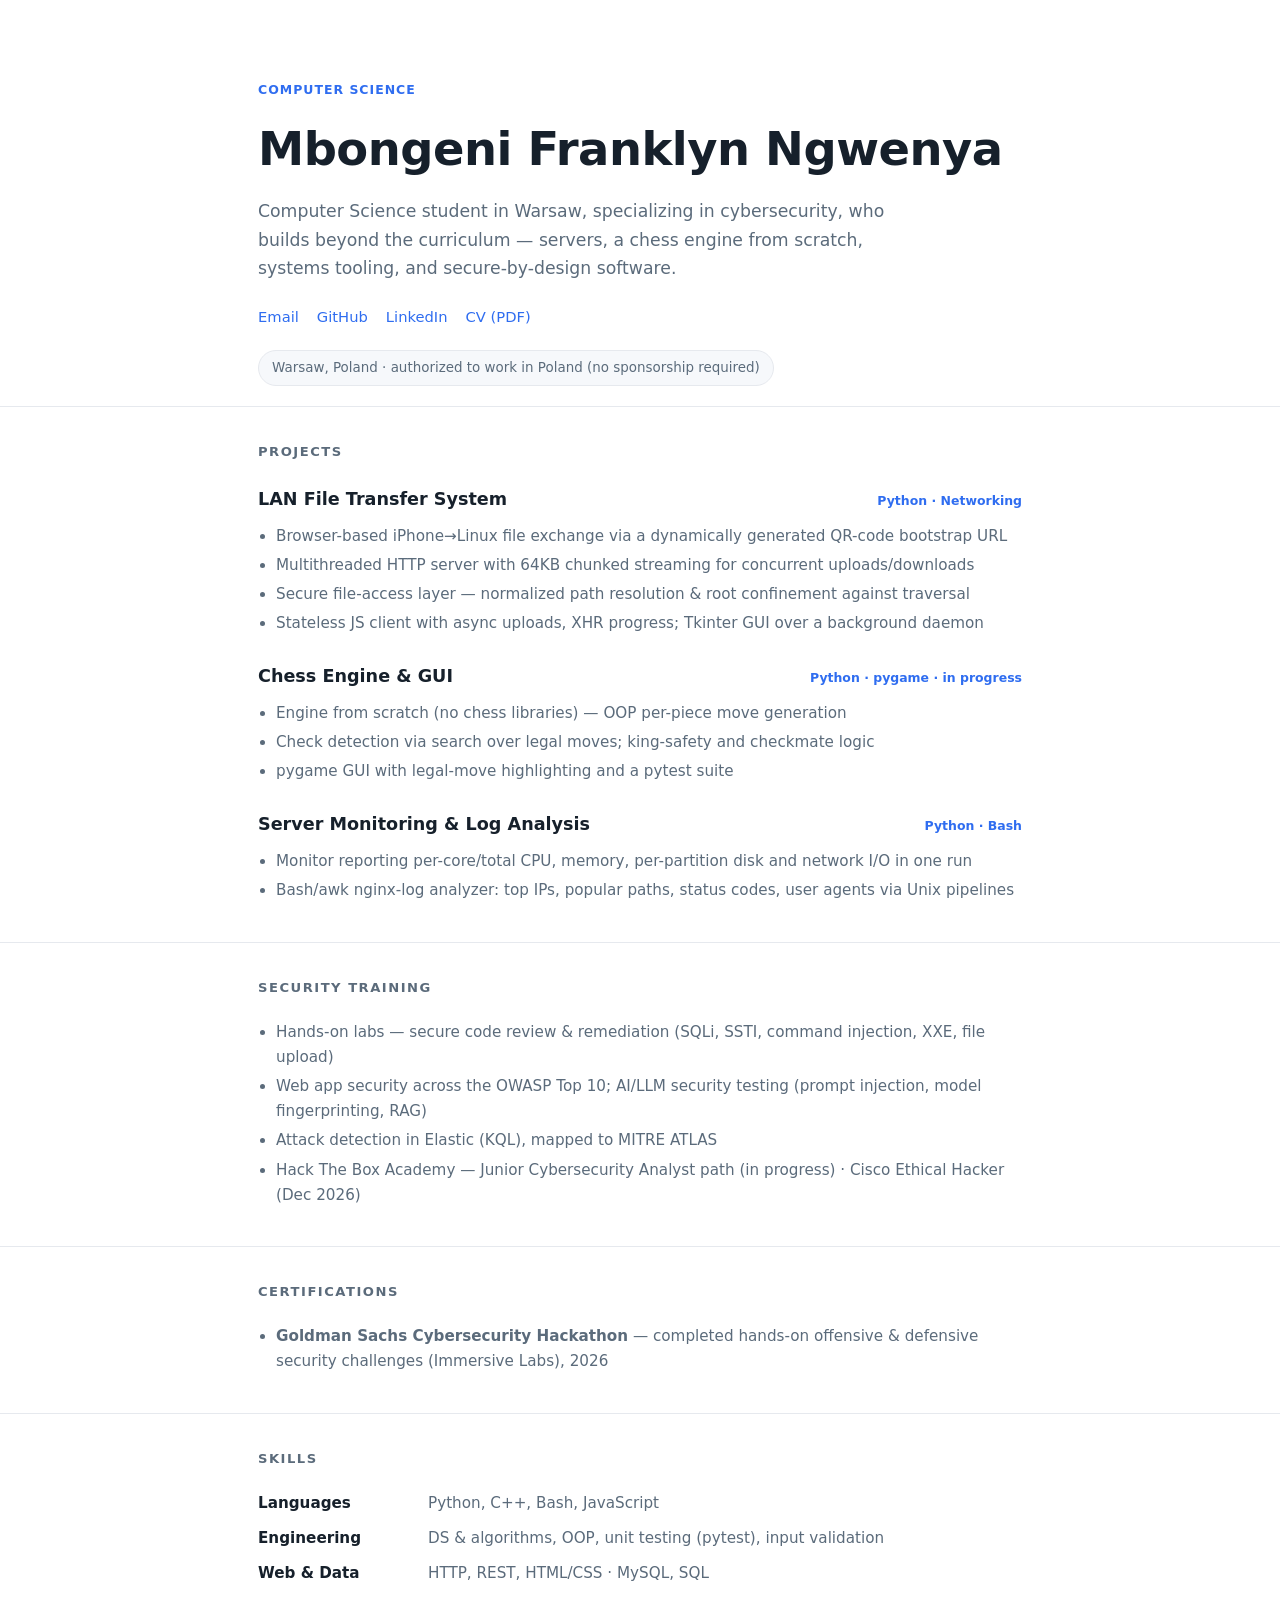
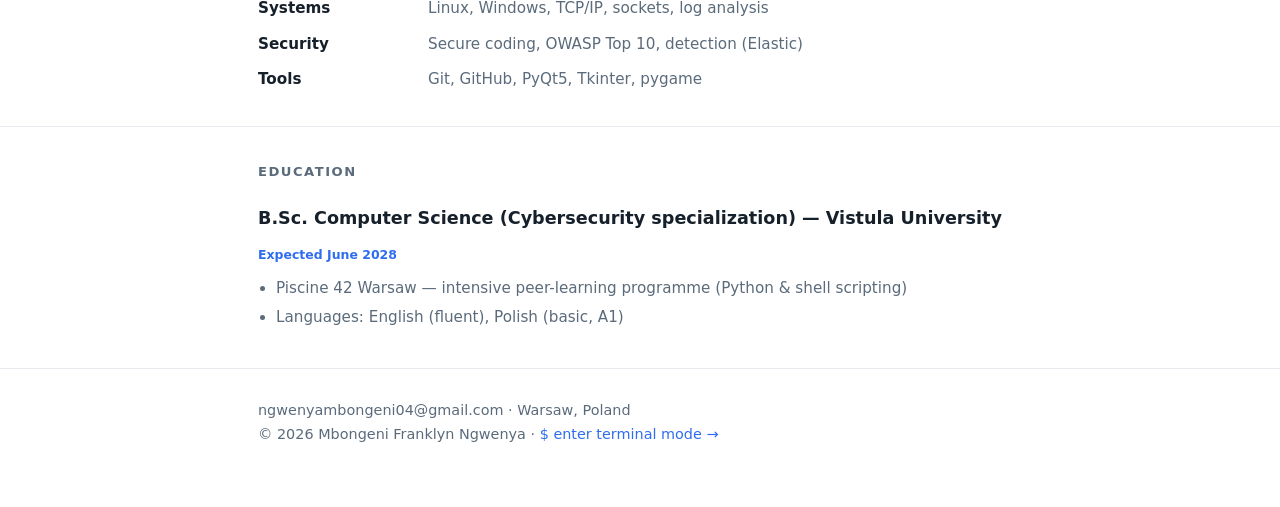
==== commit 99f495bc: "updated layout x2" ====
--- a/index.html
+++ b/index.html
@@ -148,7 +148,8 @@
 <footer>
   <div class="wrap">
     ngwenyambongeni04@gmail.com · Warsaw, Poland<br>
-    © 2026 Mbongeni Franklyn Ngwenya
+    © 2026 Mbongeni Franklyn Ngwenya ·
+    <a href="terminal.html" style="color:#2f6df0;text-decoration:none">$ enter terminal mode →</a>
   </div>
 </footer>
 
